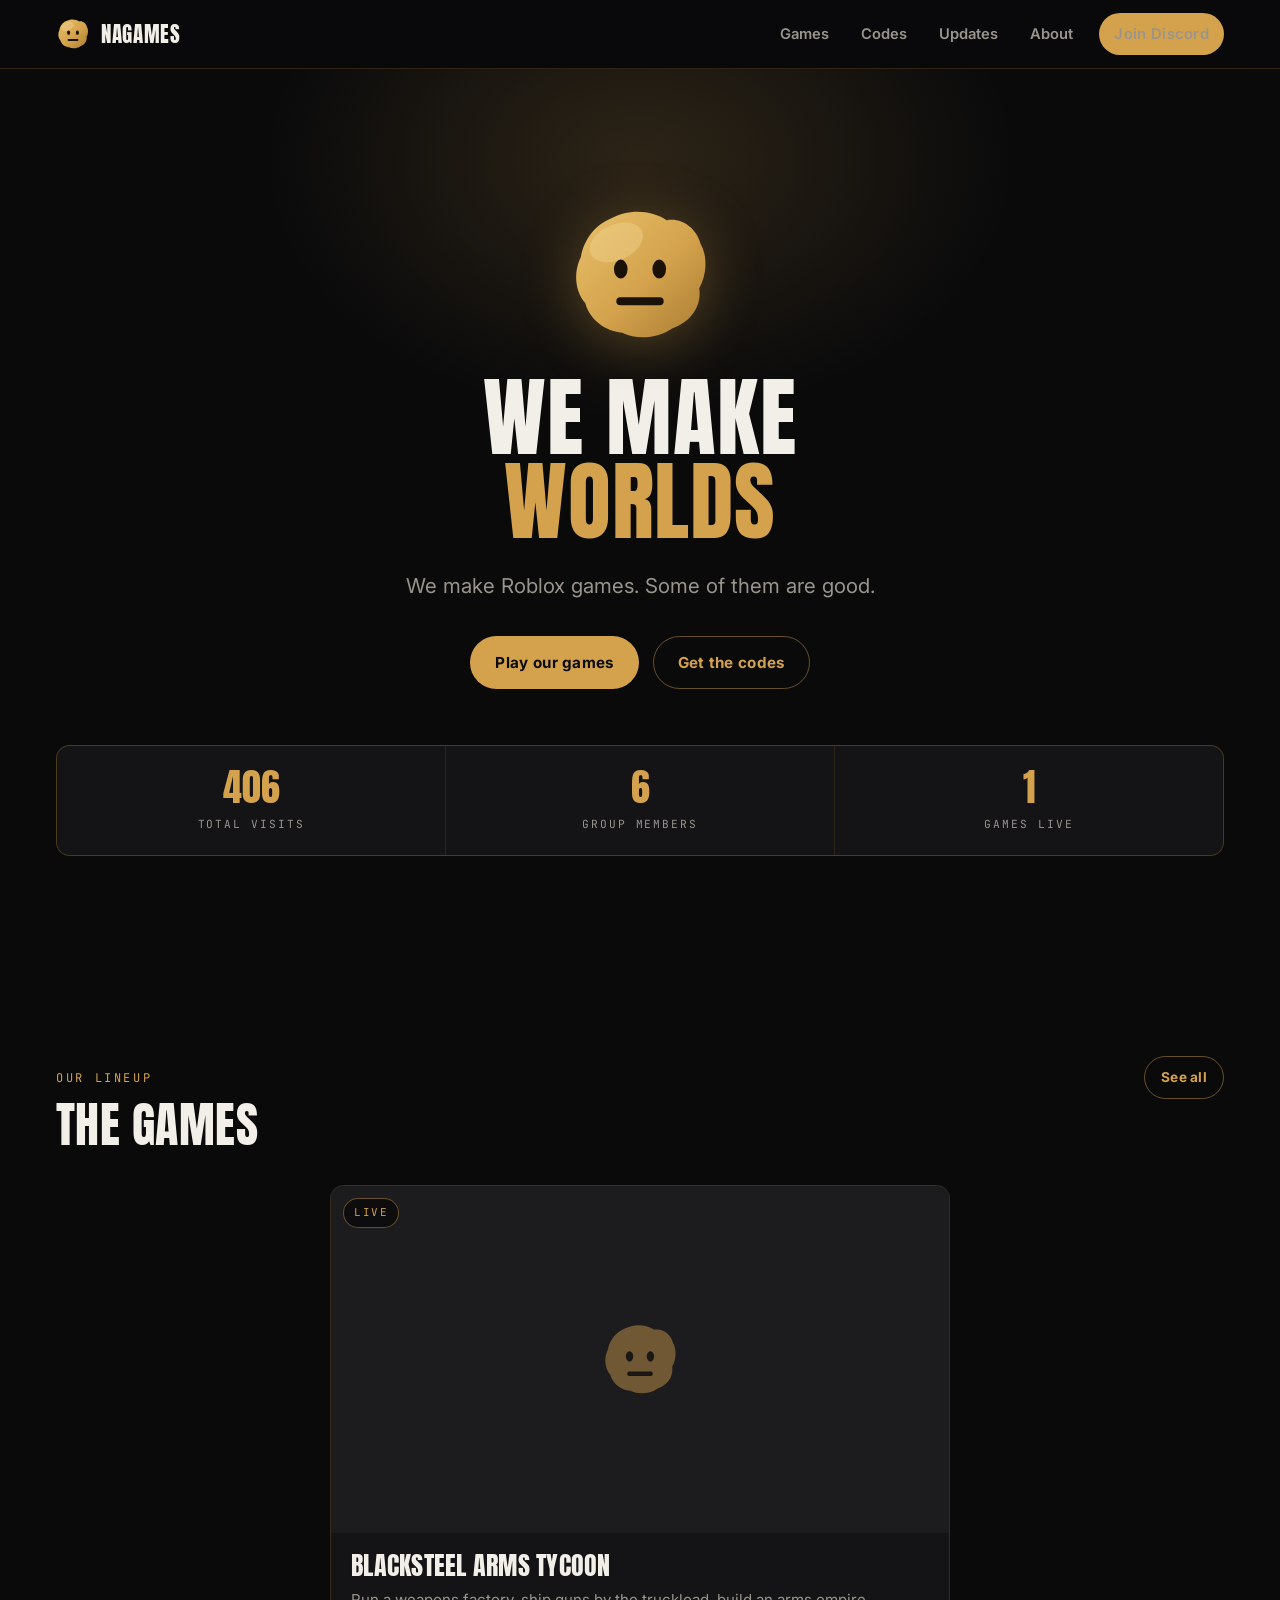
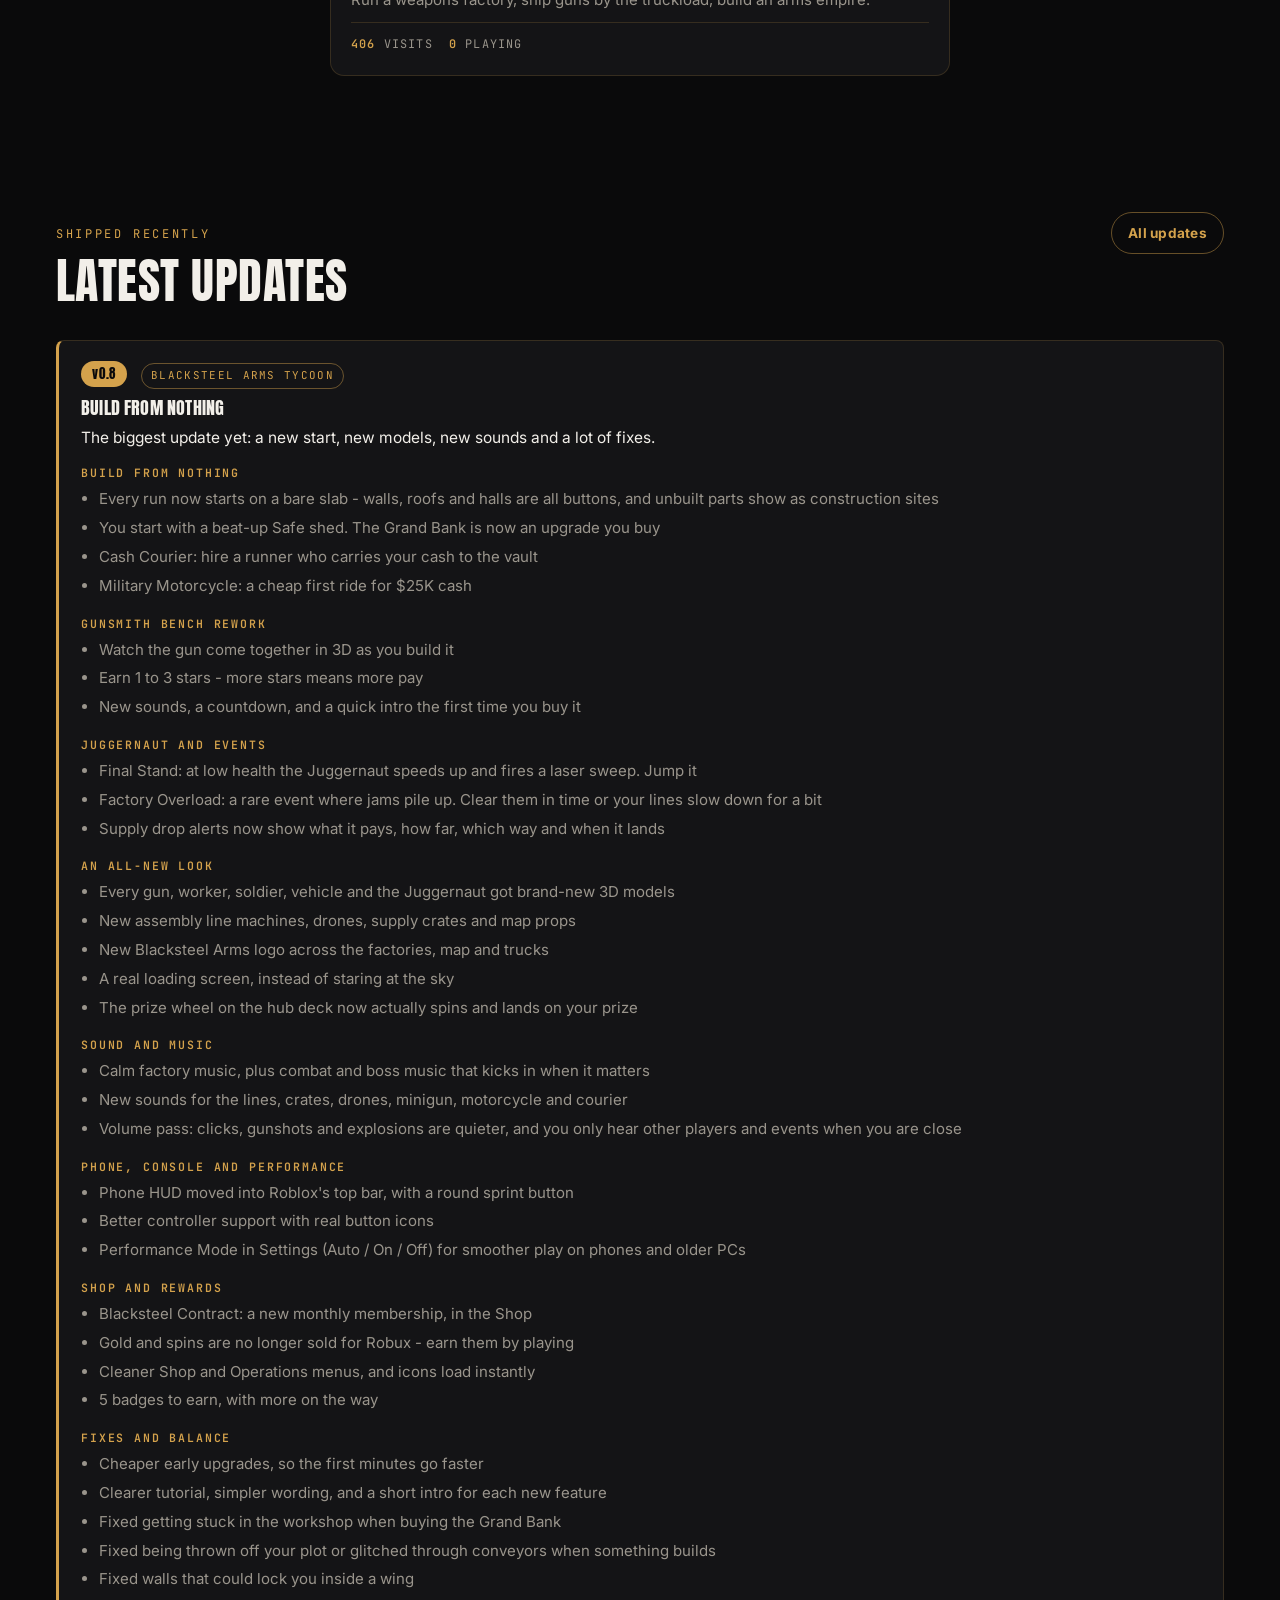
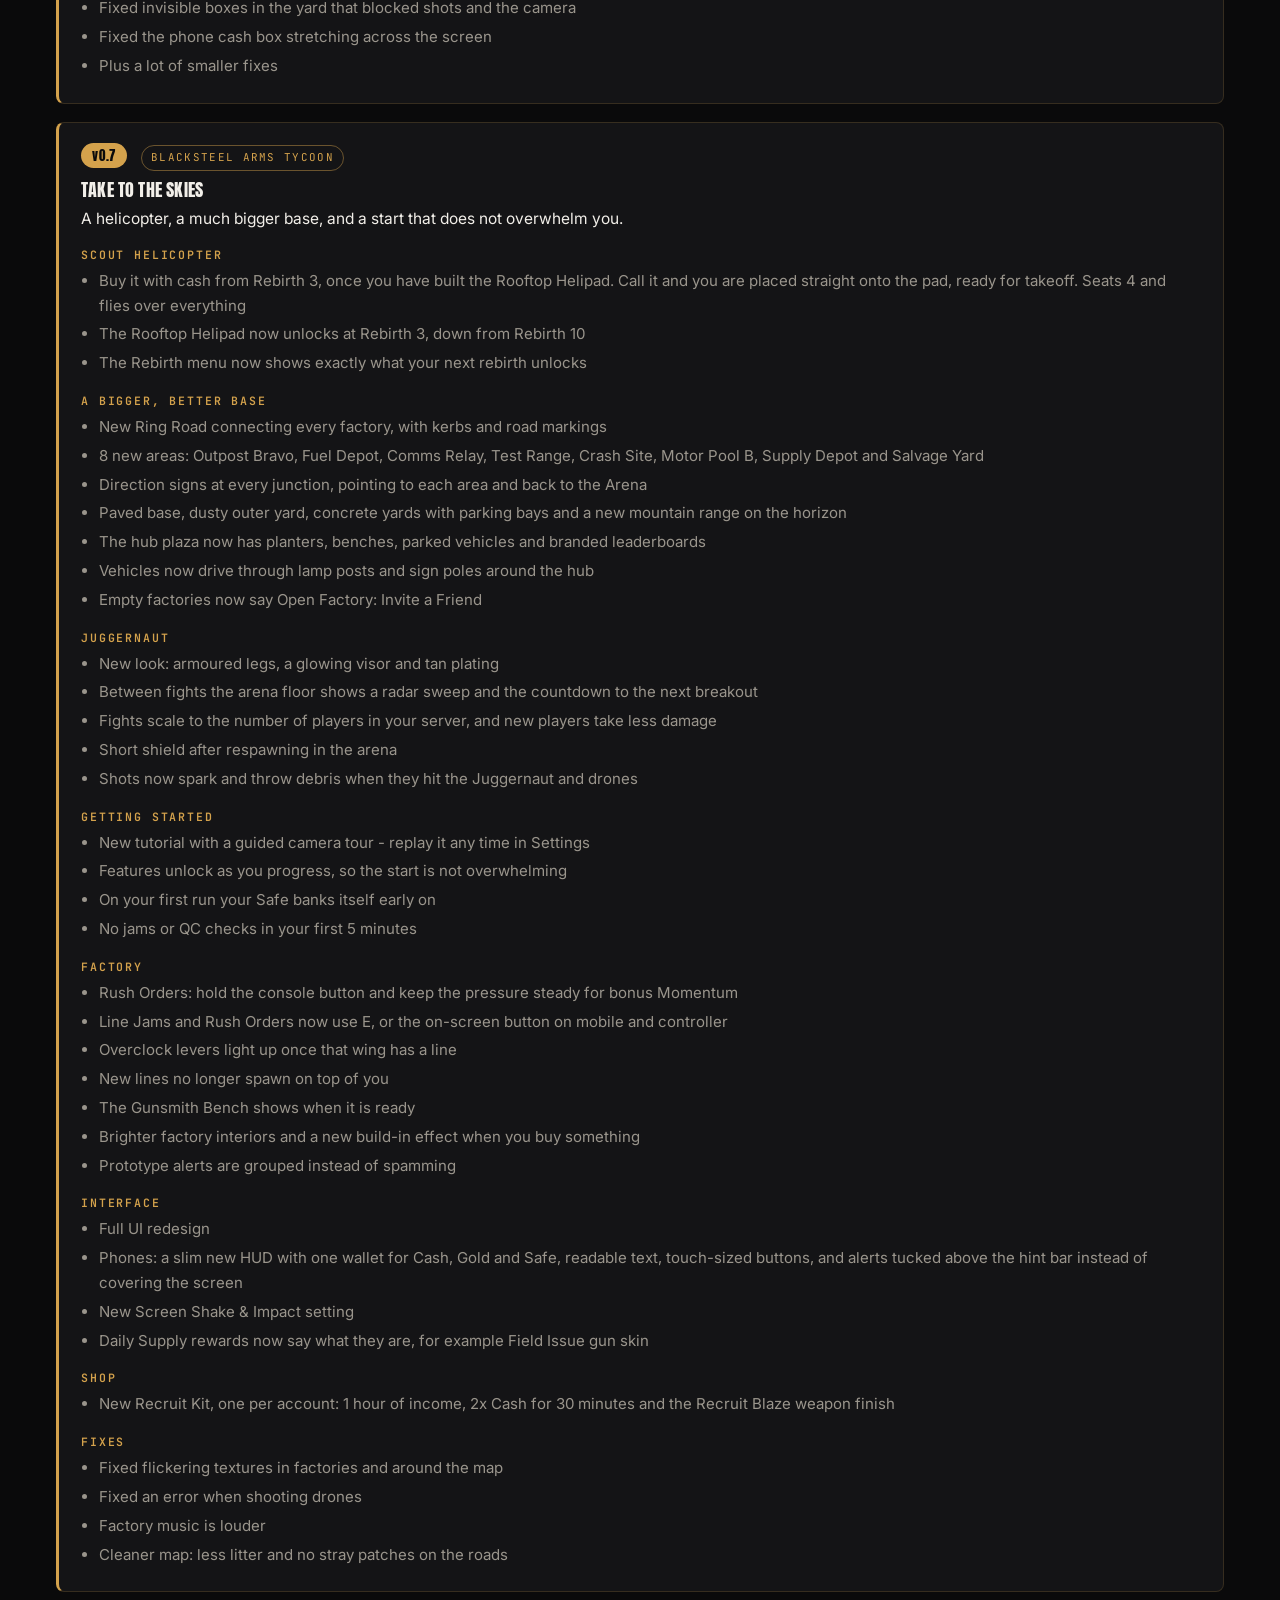
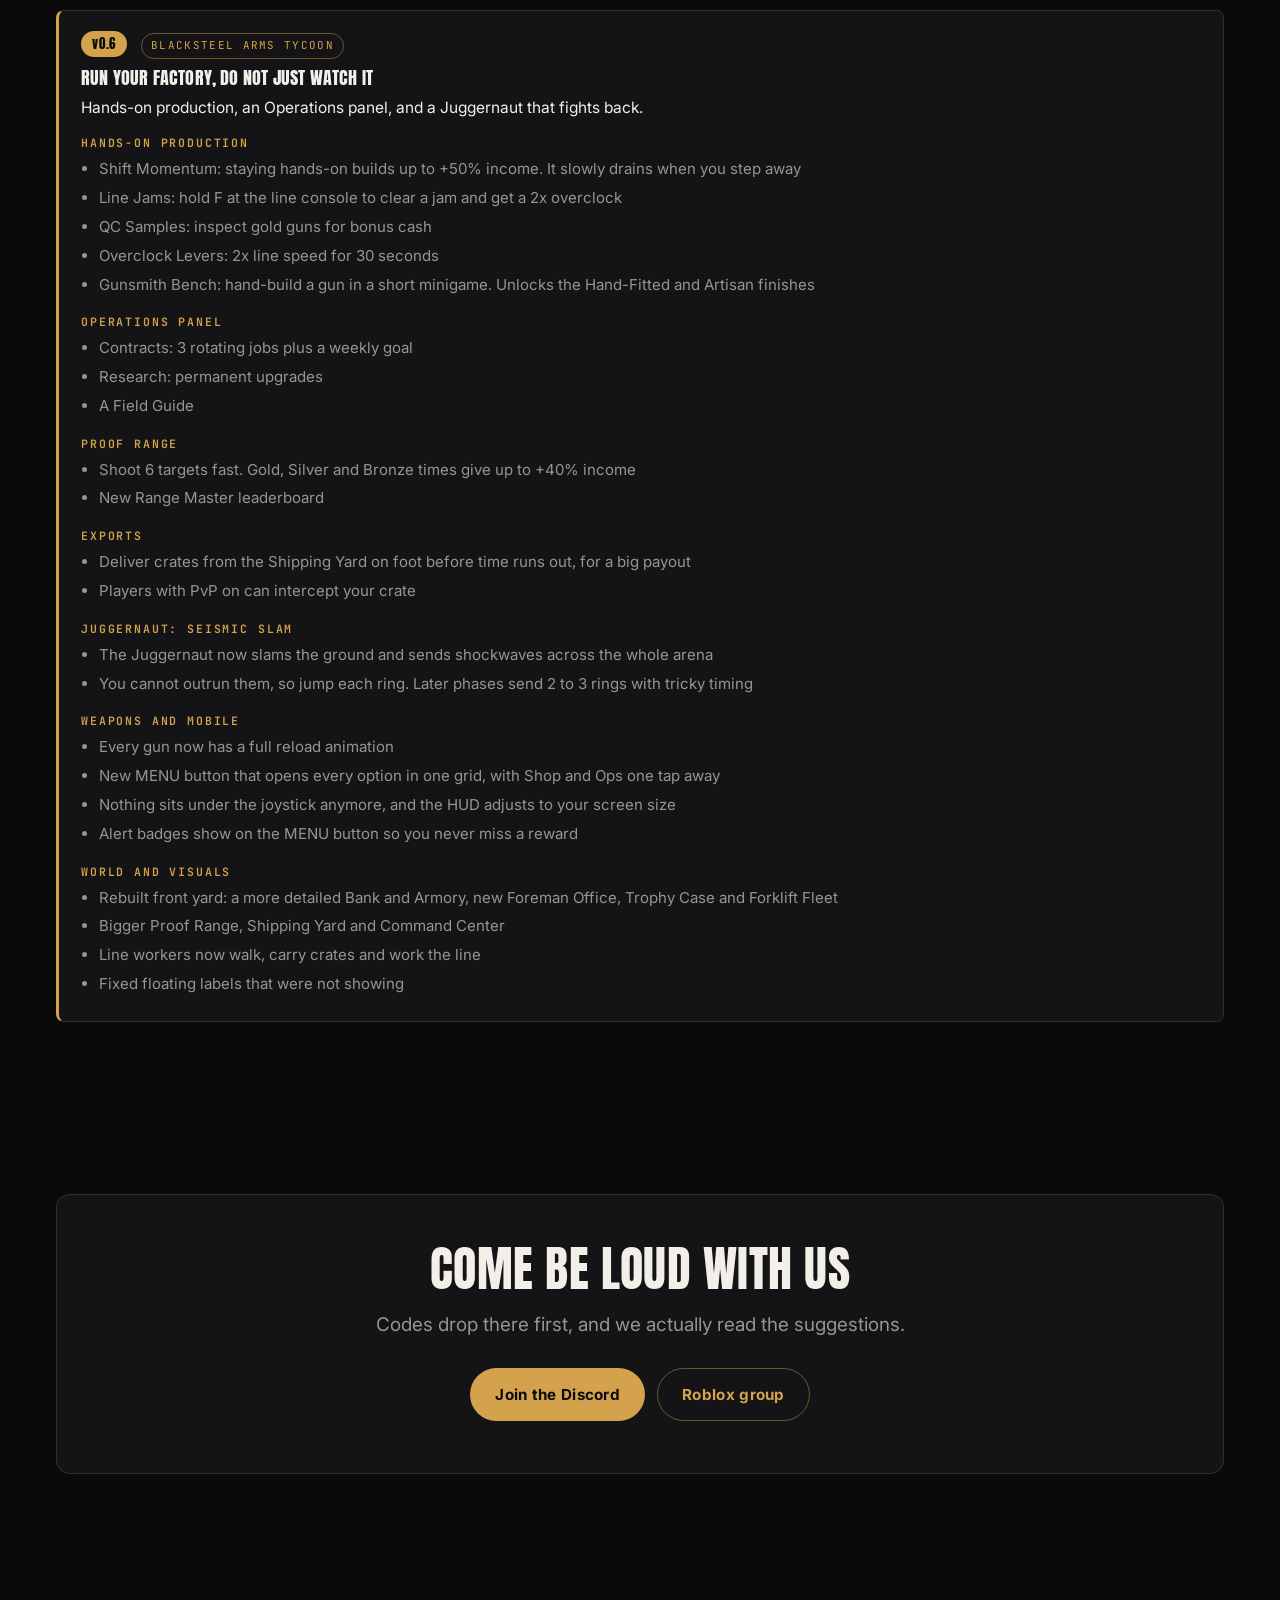
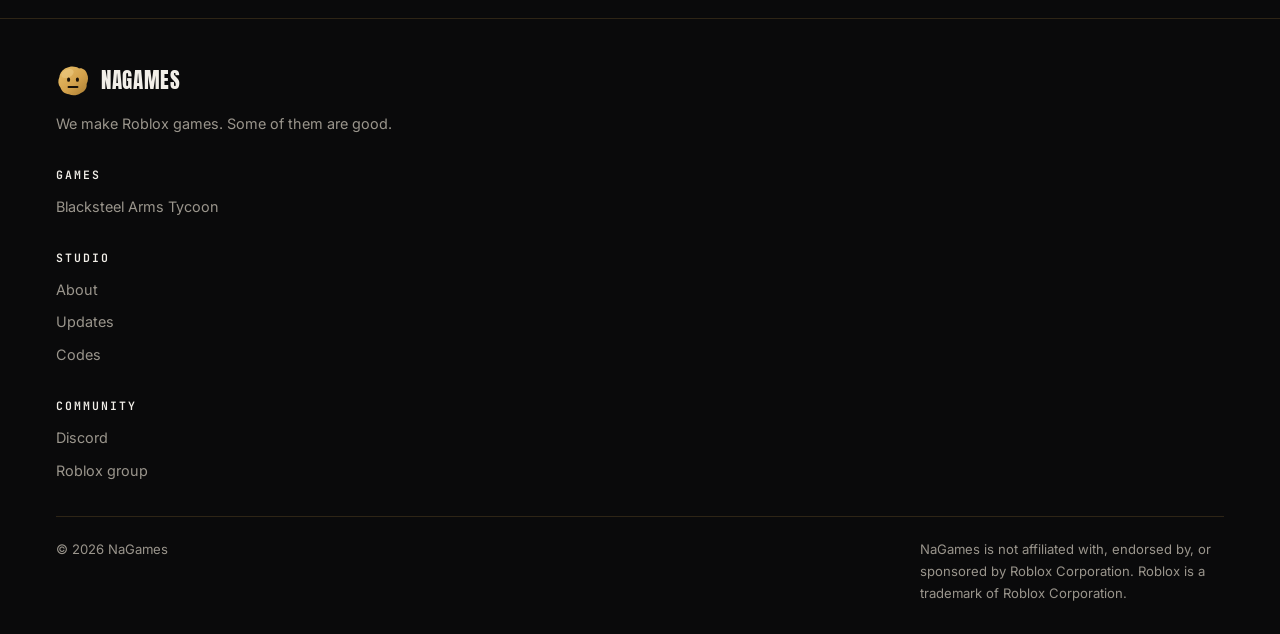
==== index.html @ 8957a437 "Created" ====
<!doctype html>
<html lang="en">
<head>
<meta charset="utf-8">
<meta name="viewport" content="width=device-width, initial-scale=1">

<title>NaGames - Roblox game studio</title>
<meta name="description" content="NaGames is a Roblox game studio. Play our games, grab the latest codes, and read what we just shipped.">

<!-- TODO: once you have a domain, change these to absolute https:// URLs.
     Discord and X need the full URL to show a link preview. -->
<meta property="og:type" content="website">
<meta property="og:title" content="NaGames - Roblox game studio">
<meta property="og:description" content="We make Roblox games. Some of them are good.">
<meta property="og:image" content="assets/og-image.png">
<meta name="twitter:card" content="summary_large_image">

<link rel="icon" href="assets/favicon.svg" type="image/svg+xml">
<link rel="preconnect" href="https://fonts.googleapis.com">
<link rel="preconnect" href="https://fonts.gstatic.com" crossorigin>
<link href="https://fonts.googleapis.com/css2?family=Anton&family=Inter:wght@400;600;700&family=JetBrains+Mono:wght@400;600&display=swap" rel="stylesheet">
<link rel="stylesheet" href="css/style.css">

<script src="data/content.js" defer></script>
<script src="js/site.js" defer></script>
<script src="js/roblox.js" defer></script>
<script src="js/render.js" defer></script>
</head>
<body>

<div id="site-header"></div>

<main id="main">

  <section class="hero">
    <div class="wrap hero__inner">
      <img class="hero__mascot" src="assets/logo.svg" alt="The NaGames mascot" width="148" height="148">
      <h1>We make<br><span class="accent">worlds</span></h1>
      <p class="hero__sub" data-render="field" data-field="studio.tagline"></p>
      <div class="hero__actions">
        <a class="btn btn--primary" href="games.html">Play our games</a>
        <a class="btn btn--ghost" href="codes.html">Get the codes</a>
      </div>
      <div data-render="stats"></div>
    </div>
  </section>

  <section class="section section--tight">
    <div class="wrap">
      <div class="section-head">
        <div>
          <p class="eyebrow">Our lineup</p>
          <h2>The games</h2>
        </div>
        <a class="btn btn--ghost btn--sm" href="games.html">See all</a>
      </div>
      <div data-render="games" data-featured="true"></div>
    </div>
  </section>

  <section class="section section--tight">
    <div class="wrap">
      <div class="section-head">
        <div>
          <p class="eyebrow">Shipped recently</p>
          <h2>Latest updates</h2>
        </div>
        <a class="btn btn--ghost btn--sm" href="updates.html">All updates</a>
      </div>
      <div data-render="updates" data-limit="3"></div>
    </div>
  </section>

  <section class="section">
    <div class="wrap">
      <div class="cta-band">
        <h2>Come be loud with us</h2>
        <p class="lede">Codes drop there first, and we actually read the suggestions.</p>
        <div data-render="social"></div>
      </div>
    </div>
  </section>

</main>

<div id="site-footer"></div>

</body>
</html>
---- css/style.css ----
/* ==========================================================================
   NaGames - dark gold arcade
   Tokens first; everything else uses them. Change the palette here only.
   ========================================================================== */

:root {
  /* palette, sampled from the studio mascot */
  --bg:           #0A0A0B;
  --bg-elev:      #141416;
  --bg-elev-2:    #1C1C1F;
  --gold:         #D4A24C;
  --gold-bright:  #E8C06A;
  --gold-dim:     #8A6A2E;
  --text:         #F2EFE9;
  --muted:        #9A958C;
  --border:       rgba(212, 162, 76, 0.18);
  --border-str:   rgba(212, 162, 76, 0.45);

  /* type */
  --font-display: "Anton", "Arial Black", "Haettenschweiler", sans-serif;
  --font-body:    "Inter", -apple-system, BlinkMacSystemFont, "Segoe UI", sans-serif;
  --font-mono:    "JetBrains Mono", ui-monospace, "Cascadia Code", Consolas, monospace;

  /* spacing + shape */
  --gutter: 16px;
  --maxw:   1200px;
  --radius: 14px;
  --radius-sm: 8px;

  --shadow:      0 10px 30px rgba(0, 0, 0, 0.5);
  --shadow-gold: 0 0 0 1px var(--border-str), 0 12px 32px rgba(212, 162, 76, 0.12);
  --ease: cubic-bezier(0.2, 0.7, 0.3, 1);
}

/* --------------------------------------------------------------- reset -- */

*, *::before, *::after { box-sizing: border-box; }

html { -webkit-text-size-adjust: 100%; scroll-behavior: smooth; }

body {
  margin: 0;
  background: var(--bg);
  color: var(--text);
  font-family: var(--font-body);
  font-size: 16px;
  line-height: 1.65;
  -webkit-font-smoothing: antialiased;
  overflow-x: hidden;
}

img, svg, video { display: block; max-width: 100%; }
img { height: auto; }

h1, h2, h3, h4 {
  font-family: var(--font-display);
  font-weight: 400;
  text-transform: uppercase;
  line-height: 0.95;
  letter-spacing: 0.01em;
  margin: 0 0 0.4em;
}

h1 { font-size: clamp(2.6rem, 8vw, 5.5rem); }
h2 { font-size: clamp(1.9rem, 4.5vw, 3rem); }
h3 { font-size: clamp(1.25rem, 2.4vw, 1.6rem); }

p { margin: 0 0 1rem; }
p:last-child { margin-bottom: 0; }

a { color: var(--gold); text-decoration: none; transition: color 0.18s var(--ease); }
a:hover { color: var(--gold-bright); }

ul { margin: 0; padding-left: 1.2em; }

:focus-visible {
  outline: 2px solid var(--gold-bright);
  outline-offset: 3px;
  border-radius: 4px;
}

.visually-hidden {
  position: absolute; width: 1px; height: 1px;
  padding: 0; margin: -1px; overflow: hidden;
  clip: rect(0 0 0 0); white-space: nowrap; border: 0;
}

.skip-link {
  position: absolute; top: -100px; left: var(--gutter); z-index: 200;
  background: var(--gold); color: #0A0A0B; padding: 10px 16px;
  border-radius: var(--radius-sm); font-weight: 700;
}
.skip-link:focus { top: 12px; color: #0A0A0B; }

/* -------------------------------------------------------------- layout -- */

.wrap {
  width: 100%;
  max-width: var(--maxw);
  margin-inline: auto;
  padding-inline: var(--gutter);
}

.section { padding-block: clamp(56px, 9vw, 104px); }
.section--tight { padding-block: clamp(40px, 6vw, 68px); }

.section-head {
  display: flex;
  align-items: baseline;
  justify-content: space-between;
  gap: 20px;
  flex-wrap: wrap;
  margin-bottom: 36px;
}
.section-head h2 { margin: 0; }

.eyebrow {
  font-family: var(--font-mono);
  font-size: 0.75rem;
  letter-spacing: 0.22em;
  text-transform: uppercase;
  color: var(--gold);
  margin: 0 0 14px;
}

.lede { font-size: clamp(1rem, 1.8vw, 1.18rem); color: var(--muted); max-width: 62ch; }

.rule { height: 1px; background: var(--border); border: 0; margin: 0; }

/* ------------------------------------------------------------- buttons -- */

.btn {
  display: inline-flex;
  align-items: center;
  gap: 10px;
  padding: 13px 24px;
  border-radius: 999px;
  border: 1px solid transparent;
  font-weight: 700;
  font-size: 0.95rem;
  letter-spacing: 0.02em;
  cursor: pointer;
  transition: transform 0.18s var(--ease), background 0.18s var(--ease),
              border-color 0.18s var(--ease), color 0.18s var(--ease);
  white-space: nowrap;
}
.btn:hover { transform: translateY(-2px); }
.btn:active { transform: translateY(0); }

.btn--primary { background: var(--gold); color: #0A0A0B; }
.btn--primary:hover { background: var(--gold-bright); color: #0A0A0B; }

.btn--ghost { border-color: var(--border-str); color: var(--gold); background: transparent; }
.btn--ghost:hover { border-color: var(--gold); background: rgba(212, 162, 76, 0.08); }

.btn--sm { padding: 9px 16px; font-size: 0.85rem; }

/* -------------------------------------------------------------- header -- */

.site-header {
  position: sticky;
  top: 0;
  z-index: 100;
  background: rgba(10, 10, 11, 0.82);
  backdrop-filter: blur(14px);
  -webkit-backdrop-filter: blur(14px);
  border-bottom: 1px solid var(--border);
}

.site-header__inner {
  display: flex;
  align-items: center;
  justify-content: space-between;
  gap: 20px;
  min-height: 68px;
}

.brand { display: flex; align-items: center; gap: 11px; color: var(--text); }
.brand:hover { color: var(--text); }
.brand img { width: 34px; height: 34px; }
.brand__name {
  font-family: var(--font-display);
  font-size: 1.32rem;
  text-transform: uppercase;
  letter-spacing: 0.03em;
}

.nav { display: flex; align-items: center; gap: 4px; }

.nav a {
  padding: 8px 14px;
  border-radius: 999px;
  color: var(--muted);
  font-size: 0.92rem;
  font-weight: 600;
  transition: color 0.18s var(--ease), background 0.18s var(--ease);
}
.nav a:hover { color: var(--text); background: rgba(255, 255, 255, 0.05); }
.nav a[aria-current="page"] { color: var(--gold); background: rgba(212, 162, 76, 0.1); }
.nav .btn { margin-left: 8px; }
.nav .btn:hover { color: #0A0A0B; }

.nav-toggle {
  display: none;
  background: none;
  border: 1px solid var(--border-str);
  border-radius: var(--radius-sm);
  color: var(--gold);
  padding: 8px 11px;
  cursor: pointer;
  font-size: 1.1rem;
  line-height: 1;
}

/* ---------------------------------------------------------------- hero -- */

.hero {
  position: relative;
  padding-block: clamp(60px, 11vw, 132px);
  overflow: hidden;
}

/* soft gold bloom behind the hero */
.hero::before {
  content: "";
  position: absolute;
  top: -180px; left: 50%;
  width: min(780px, 120vw); height: 540px;
  transform: translateX(-50%);
  background: radial-gradient(ellipse at center, rgba(212, 162, 76, 0.17), transparent 68%);
  pointer-events: none;
}

.hero__inner { position: relative; text-align: center; }

.hero__mascot {
  width: clamp(96px, 16vw, 148px);
  height: auto;
  margin: 0 auto 26px;
  filter: drop-shadow(0 8px 28px rgba(212, 162, 76, 0.32));
}

.hero h1 { margin-bottom: 0.3em; }
.hero h1 .accent { color: var(--gold); }

.hero__sub {
  font-size: clamp(1.02rem, 2vw, 1.28rem);
  color: var(--muted);
  max-width: 52ch;
  margin: 0 auto 34px;
}

.hero__actions {
  display: flex;
  gap: 14px;
  justify-content: center;
  flex-wrap: wrap;
}

/* stat strip */
.stats {
  display: grid;
  grid-template-columns: repeat(auto-fit, minmax(150px, 1fr));
  gap: 1px;
  background: var(--border);
  border: 1px solid var(--border);
  border-radius: var(--radius);
  overflow: hidden;
  margin-top: 56px;
}
.stat { background: var(--bg-elev); padding: 22px 18px; text-align: center; }
.stat__num {
  font-family: var(--font-display);
  font-size: clamp(1.7rem, 3.4vw, 2.4rem);
  color: var(--gold);
  line-height: 1;
}
.stat__label {
  font-family: var(--font-mono);
  font-size: 0.7rem;
  letter-spacing: 0.17em;
  text-transform: uppercase;
  color: var(--muted);
  margin-top: 8px;
}

/* --------------------------------------------------------- game cards -- */

.game-grid {
  display: grid;
  grid-template-columns: repeat(auto-fill, minmax(290px, 1fr));
  gap: 22px;
}
/* a 1-3 game lineup should look deliberate, not sparse */
.game-grid[data-count="1"] { grid-template-columns: minmax(0, 620px); justify-content: center; }
.game-grid[data-count="2"] { grid-template-columns: repeat(2, minmax(0, 1fr)); max-width: 880px; margin-inline: auto; }

.game-card {
  display: flex;
  flex-direction: column;
  background: var(--bg-elev);
  border: 1px solid var(--border);
  border-radius: var(--radius);
  overflow: hidden;
  color: var(--text);
  transition: transform 0.22s var(--ease), border-color 0.22s var(--ease), box-shadow 0.22s var(--ease);
}
.game-card:hover {
  transform: translateY(-5px);
  border-color: var(--border-str);
  box-shadow: var(--shadow-gold);
  color: var(--text);
}

.game-card__media {
  position: relative;
  aspect-ratio: 16 / 9;
  background: var(--bg-elev-2);
  overflow: hidden;
}
.game-card__media img {
  width: 100%; height: 100%; object-fit: cover;
  transition: transform 0.4s var(--ease);
}
.game-card:hover .game-card__media img { transform: scale(1.04); }

.badge {
  position: absolute;
  top: 12px; left: 12px;
  background: rgba(10, 10, 11, 0.82);
  backdrop-filter: blur(6px);
  border: 1px solid var(--border-str);
  color: var(--gold);
  font-family: var(--font-mono);
  font-size: 0.68rem;
  letter-spacing: 0.14em;
  text-transform: uppercase;
  padding: 5px 10px;
  border-radius: 999px;
}

.game-card__body { padding: 20px; display: flex; flex-direction: column; flex: 1; gap: 10px; }
.game-card__body h3 { margin: 0; }
.game-card__desc { color: var(--muted); font-size: 0.94rem; margin: 0; flex: 1; }

.game-card__meta {
  display: flex;
  gap: 16px;
  font-family: var(--font-mono);
  font-size: 0.74rem;
  letter-spacing: 0.1em;
  text-transform: uppercase;
  color: var(--muted);
  padding-top: 12px;
  border-top: 1px solid var(--border);
}
.game-card__meta b { color: var(--gold); font-weight: 600; }

/* -------------------------------------------------------------- codes -- */

.code-group { margin-bottom: 44px; }
.code-group__head {
  display: flex; align-items: center; justify-content: space-between;
  gap: 16px; flex-wrap: wrap; margin-bottom: 16px;
}
.code-group__head h3 { margin: 0; }

.code-list { display: grid; gap: 10px; }

.code-row {
  display: flex;
  align-items: center;
  gap: 16px;
  flex-wrap: wrap;
  background: var(--bg-elev);
  border: 1px solid var(--border);
  border-radius: var(--radius-sm);
  padding: 14px 16px;
  transition: border-color 0.18s var(--ease);
}
.code-row:hover { border-color: var(--border-str); }

.code-row__code {
  font-family: var(--font-mono);
  font-size: 1rem;
  font-weight: 700;
  color: var(--gold);
  letter-spacing: 0.06em;
  background: rgba(212, 162, 76, 0.09);
  border: 1px dashed var(--border-str);
  border-radius: 6px;
  padding: 6px 12px;
}
.code-row__reward { color: var(--muted); font-size: 0.92rem; flex: 1; min-width: 160px; }

.code-row--expired { opacity: 0.55; }
.code-row--expired .code-row__code { color: var(--muted); text-decoration: line-through; background: none; }

.copy-btn { border: 1px solid var(--border-str); background: transparent; color: var(--gold); }
.copy-btn.is-copied { background: var(--gold); color: #0A0A0B; border-color: var(--gold); }

details.expired-wrap { margin-top: 10px; }
details.expired-wrap summary {
  cursor: pointer; color: var(--muted); font-size: 0.9rem;
  padding: 10px 0; list-style: none;
}
details.expired-wrap summary::-webkit-details-marker { display: none; }
details.expired-wrap summary::before { content: "\25B8  "; color: var(--gold); }
details.expired-wrap[open] summary::before { content: "\25BE  "; }

/* ------------------------------------------------------------ updates -- */

.update-list { display: grid; gap: 18px; }

.update {
  background: var(--bg-elev);
  border: 1px solid var(--border);
  border-left: 3px solid var(--gold);
  border-radius: var(--radius-sm);
  padding: 20px 22px;
}
.update__top {
  display: flex; align-items: baseline; gap: 14px;
  flex-wrap: wrap; margin-bottom: 10px;
}
.update__date {
  font-family: var(--font-mono); font-size: 0.74rem;
  letter-spacing: 0.12em; text-transform: uppercase; color: var(--muted);
}
.update__game {
  font-family: var(--font-mono); font-size: 0.68rem;
  letter-spacing: 0.12em; text-transform: uppercase;
  color: var(--gold); border: 1px solid var(--border-str);
  border-radius: 999px; padding: 3px 9px;
}
.update__version {
  font-family: var(--font-display); font-size: 0.82rem;
  letter-spacing: 0.06em; color: #0A0A0B; background: var(--gold);
  border-radius: 999px; padding: 2px 11px;
}
.update h3 { margin: 0 0 8px; font-size: 1.15rem; }
.update__summary { color: var(--text); font-size: 0.97rem; margin: 0 0 18px; }
.update ul { color: var(--muted); font-size: 0.94rem; }
.update li { margin-bottom: 4px; }

.update__section + .update__section { margin-top: 20px; }
.update__section h4 {
  font-family: var(--font-mono); font-weight: 600; font-size: 0.72rem;
  letter-spacing: 0.16em; text-transform: uppercase;
  color: var(--gold); margin: 0 0 8px;
}

/* how to redeem, above the code list */
.redeem {
  font-family: var(--font-mono); font-size: 0.78rem;
  letter-spacing: 0.06em; color: var(--muted);
  margin: 0 0 14px;
}
.redeem b { color: var(--gold); font-weight: 600; }

.filter-bar { display: flex; gap: 8px; flex-wrap: wrap; margin-bottom: 26px; }
.filter-bar button {
  background: transparent; border: 1px solid var(--border);
  color: var(--muted); border-radius: 999px; padding: 7px 15px;
  font-size: 0.86rem; font-weight: 600; cursor: pointer;
  transition: all 0.18s var(--ease);
}
.filter-bar button:hover { color: var(--text); border-color: var(--border-str); }
.filter-bar button.is-active { background: var(--gold); border-color: var(--gold); color: #0A0A0B; }

/* -------------------------------------------------- About page story -- */

.story { display: grid; gap: 34px; max-width: 70ch; margin: 34px 0 48px; }

.story__part {
  border-left: 2px solid var(--border);
  padding-left: 24px;
}
.story__part:first-child { border-left-color: var(--gold); }

.story__byline { display: flex; align-items: center; gap: 12px; margin-bottom: 16px; }

.story__avatar {
  width: 44px; height: 44px; border-radius: 50%;
  object-fit: cover; flex-shrink: 0;
  background: var(--bg-elev-2); border: 1px solid var(--border-str);
}
.story__name { font-weight: 700; margin: 0; font-size: 0.98rem; }
.story__role {
  font-family: var(--font-mono); font-size: 0.68rem;
  letter-spacing: 0.14em; text-transform: uppercase;
  color: var(--gold); margin: 2px 0 0;
}

.story__text p {
  color: var(--muted);
  font-size: clamp(1rem, 1.6vw, 1.1rem);
  margin: 0 0 1em;
}
.story__text p:last-child { margin-bottom: 0; }

@media (max-width: 620px) {
  .story__part { padding-left: 16px; }
}

/* --------------------------------------------------------------- team -- */

.team-grid {
  display: grid;
  grid-template-columns: repeat(auto-fill, minmax(200px, 1fr));
  gap: 18px;
}
.member {
  background: var(--bg-elev);
  border: 1px solid var(--border);
  border-radius: var(--radius);
  padding: 22px;
  text-align: center;
  transition: border-color 0.2s var(--ease), transform 0.2s var(--ease);
}
.member:hover { border-color: var(--border-str); transform: translateY(-3px); }
.member__avatar {
  width: 68px; height: 68px; border-radius: 50%;
  margin: 0 auto 14px; object-fit: cover;
  background: var(--bg-elev-2); border: 1px solid var(--border-str);
}
.member__name { font-weight: 700; margin: 0 0 3px; }
.member__role {
  font-family: var(--font-mono); font-size: 0.72rem;
  letter-spacing: 0.12em; text-transform: uppercase; color: var(--gold); margin: 0;
}
.member__handle {
  font-size: 0.8rem; color: var(--muted); margin: 10px 0 0;
  padding-top: 10px; border-top: 1px solid var(--border);
}

/* feature list in the game page sidebar */
.feature-list {
  list-style: none; padding: 0; margin: 0;
  display: grid; gap: 10px;
  font-size: 0.92rem; color: var(--muted);
}
.feature-list li { display: flex; gap: 10px; line-height: 1.45; }
.feature-list li::before {
  content: "\25B8"; color: var(--gold); flex-shrink: 0; line-height: 1.45;
}

/* ----------------------------------------------------- game detail page -- */

.game-hero {
  position: relative;
  border-bottom: 1px solid var(--border);
  background: var(--bg-elev);
  overflow: hidden;
}
.game-hero__art {
  position: absolute; inset: 0;
  background-size: cover; background-position: center;
  opacity: 0.2;
}
.game-hero::after {
  content: ""; position: absolute; inset: 0;
  background: linear-gradient(to bottom, rgba(10, 10, 11, 0.45), var(--bg));
}
.game-hero__inner { position: relative; z-index: 1; padding-block: clamp(48px, 8vw, 90px); }

.detail-grid {
  display: grid;
  grid-template-columns: minmax(0, 2fr) minmax(0, 1fr);
  gap: 44px;
  align-items: start;
}

.panel {
  background: var(--bg-elev);
  border: 1px solid var(--border);
  border-radius: var(--radius);
  padding: 24px;
}
.panel h3 { font-size: 1.1rem; margin-bottom: 14px; }
.panel + .panel { margin-top: 18px; }

.kv { display: grid; gap: 12px; }
.kv__row { display: flex; justify-content: space-between; gap: 14px; font-size: 0.92rem; }
.kv__key {
  font-family: var(--font-mono); font-size: 0.72rem;
  letter-spacing: 0.12em; text-transform: uppercase; color: var(--muted);
}
.kv__val { color: var(--gold); font-weight: 600; }

/* ----------------------------------------------------------- community -- */

.cta-band {
  background: var(--bg-elev);
  border: 1px solid var(--border);
  border-radius: var(--radius);
  padding: clamp(32px, 5vw, 52px);
  text-align: center;
}
.cta-band h2 { margin-bottom: 0.35em; }
.cta-band .lede { margin: 0 auto 28px; }

.social-row { display: flex; gap: 12px; justify-content: center; flex-wrap: wrap; }

/* -------------------------------------------------------------- footer -- */

.site-footer {
  border-top: 1px solid var(--border);
  padding-block: 44px 30px;
  margin-top: 40px;
  color: var(--muted);
  font-size: 0.9rem;
}
.site-footer__cols {
  display: grid;
  grid-template-columns: 1.6fr repeat(auto-fit, minmax(130px, 1fr));
  gap: 34px;
  margin-bottom: 34px;
}
.site-footer h4 {
  font-family: var(--font-mono); font-weight: 600; font-size: 0.72rem;
  letter-spacing: 0.17em; color: var(--text); margin: 0 0 14px;
}
.site-footer ul { list-style: none; padding: 0; display: grid; gap: 9px; }
.site-footer ul a { color: var(--muted); }
.site-footer ul a:hover { color: var(--gold); }
.site-footer__bottom {
  display: flex; justify-content: space-between; gap: 16px;
  flex-wrap: wrap; padding-top: 22px; border-top: 1px solid var(--border);
  font-size: 0.82rem;
}
.site-footer__note { max-width: 38ch; }

/* --------------------------------------------------------- 404 / empty -- */

.center-page {
  min-height: 62vh;
  display: grid;
  place-content: center;
  text-align: center;
  padding-block: 70px;
}
.center-page img { width: 112px; margin: 0 auto 26px; opacity: 0.9; }

.empty {
  border: 1px dashed var(--border-str);
  border-radius: var(--radius);
  padding: 44px 24px;
  text-align: center;
  color: var(--muted);
}

/* TODO markers - makes unfilled placeholder content impossible to miss */
.todo {
  background: rgba(212, 162, 76, 0.12);
  border: 1px dashed var(--gold);
  color: var(--gold-bright);
  border-radius: 4px;
  padding: 0 6px;
  font-family: var(--font-mono);
  font-size: 0.85em;
}

/* ---------------------------------------------------------- responsive -- */

@media (max-width: 860px) {
  .detail-grid { grid-template-columns: minmax(0, 1fr); gap: 26px; }
}

/* auto-fit leaves a half-empty final row on narrow screens, and the gap
   colour shows through it as a stray block. Stack instead. */
@media (max-width: 620px) {
  .stats { grid-template-columns: minmax(0, 1fr); }
}

@media (max-width: 768px) {
  .nav-toggle { display: block; }

  .nav {
    position: absolute;
    top: 100%; left: 0; right: 0;
    flex-direction: column;
    align-items: stretch;
    gap: 2px;
    background: rgba(10, 10, 11, 0.97);
    backdrop-filter: blur(14px);
    border-bottom: 1px solid var(--border);
    padding: 12px var(--gutter) 20px;
    display: none;
  }
  .nav.is-open { display: flex; }
  .nav a { padding: 12px 14px; }
  .nav .btn { margin: 8px 0 0; justify-content: center; }

  .game-grid,
  .game-grid[data-count="1"],
  .game-grid[data-count="2"] { grid-template-columns: minmax(0, 1fr); }

  .site-footer__cols { grid-template-columns: minmax(0, 1fr); gap: 26px; }
}

@media (prefers-reduced-motion: reduce) {
  html { scroll-behavior: auto; }
  *, *::before, *::after {
    animation-duration: 0.01ms !important;
    transition-duration: 0.01ms !important;
  }
}
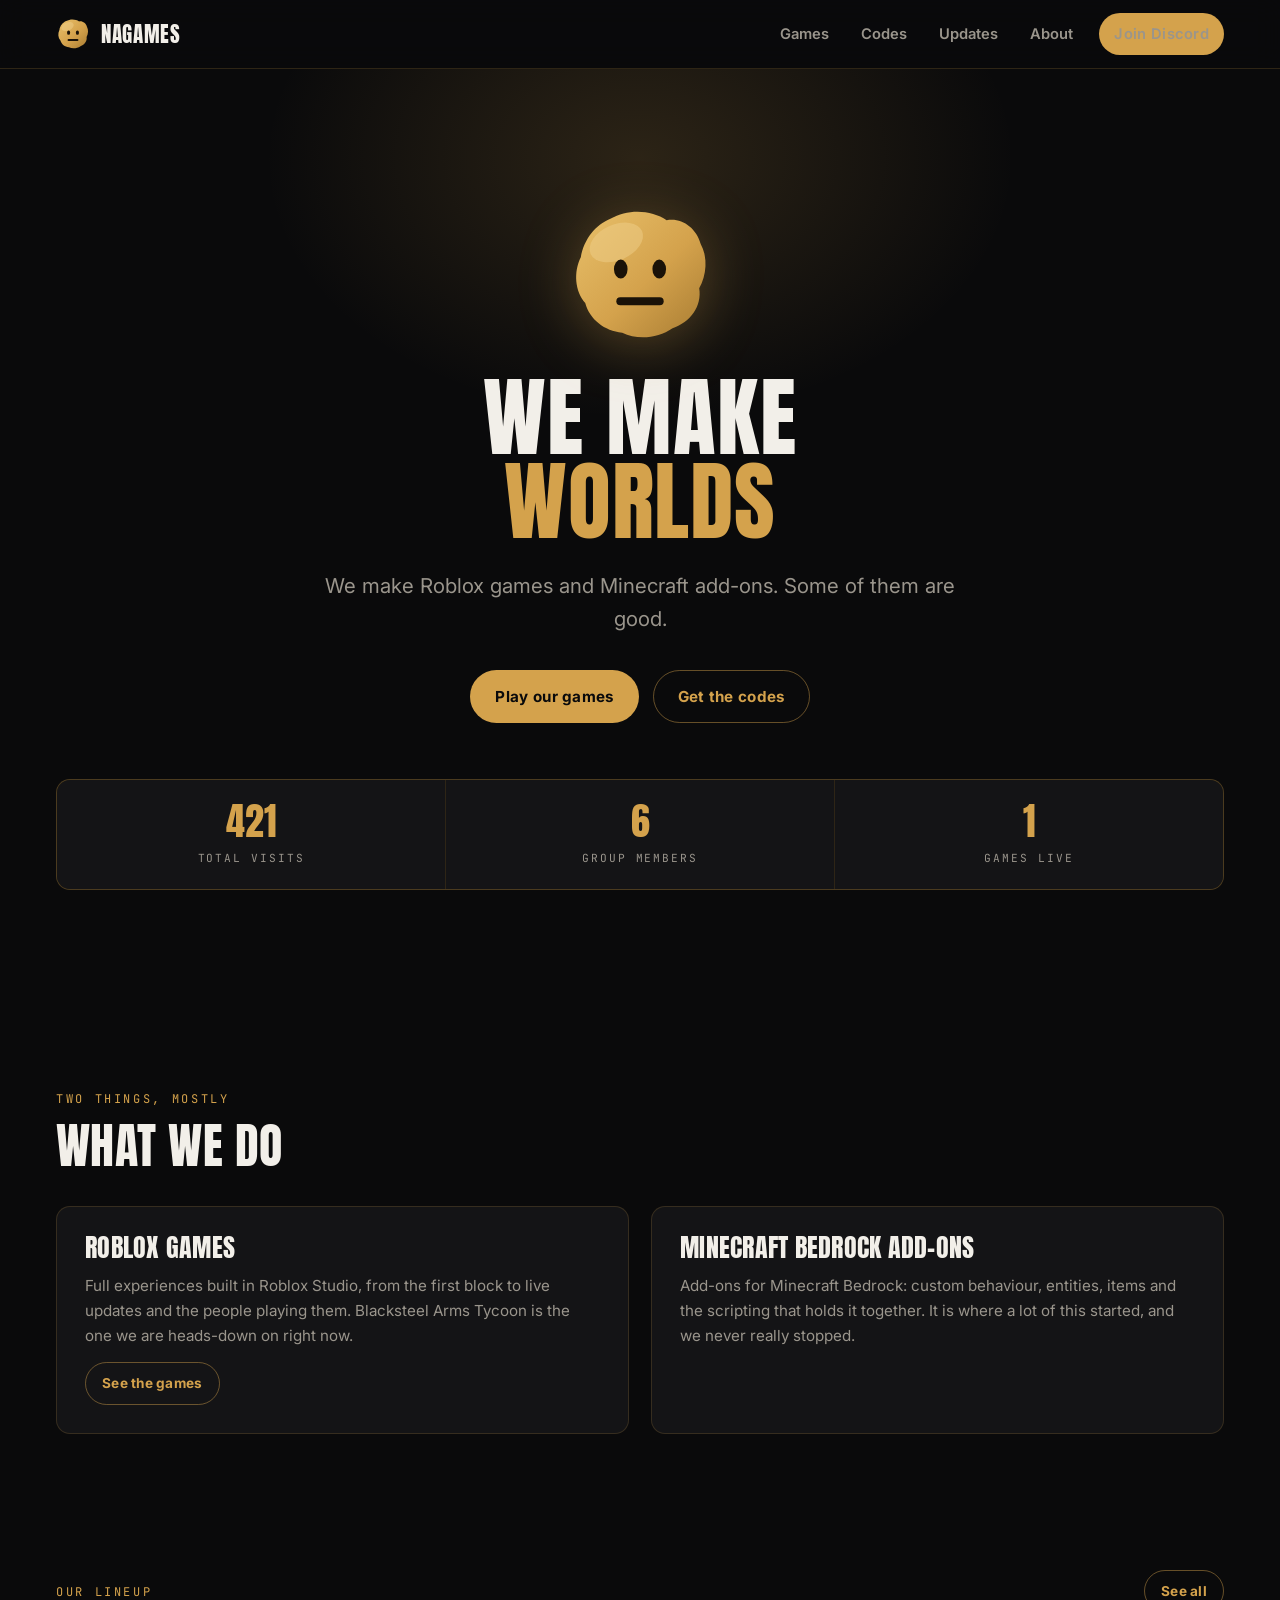
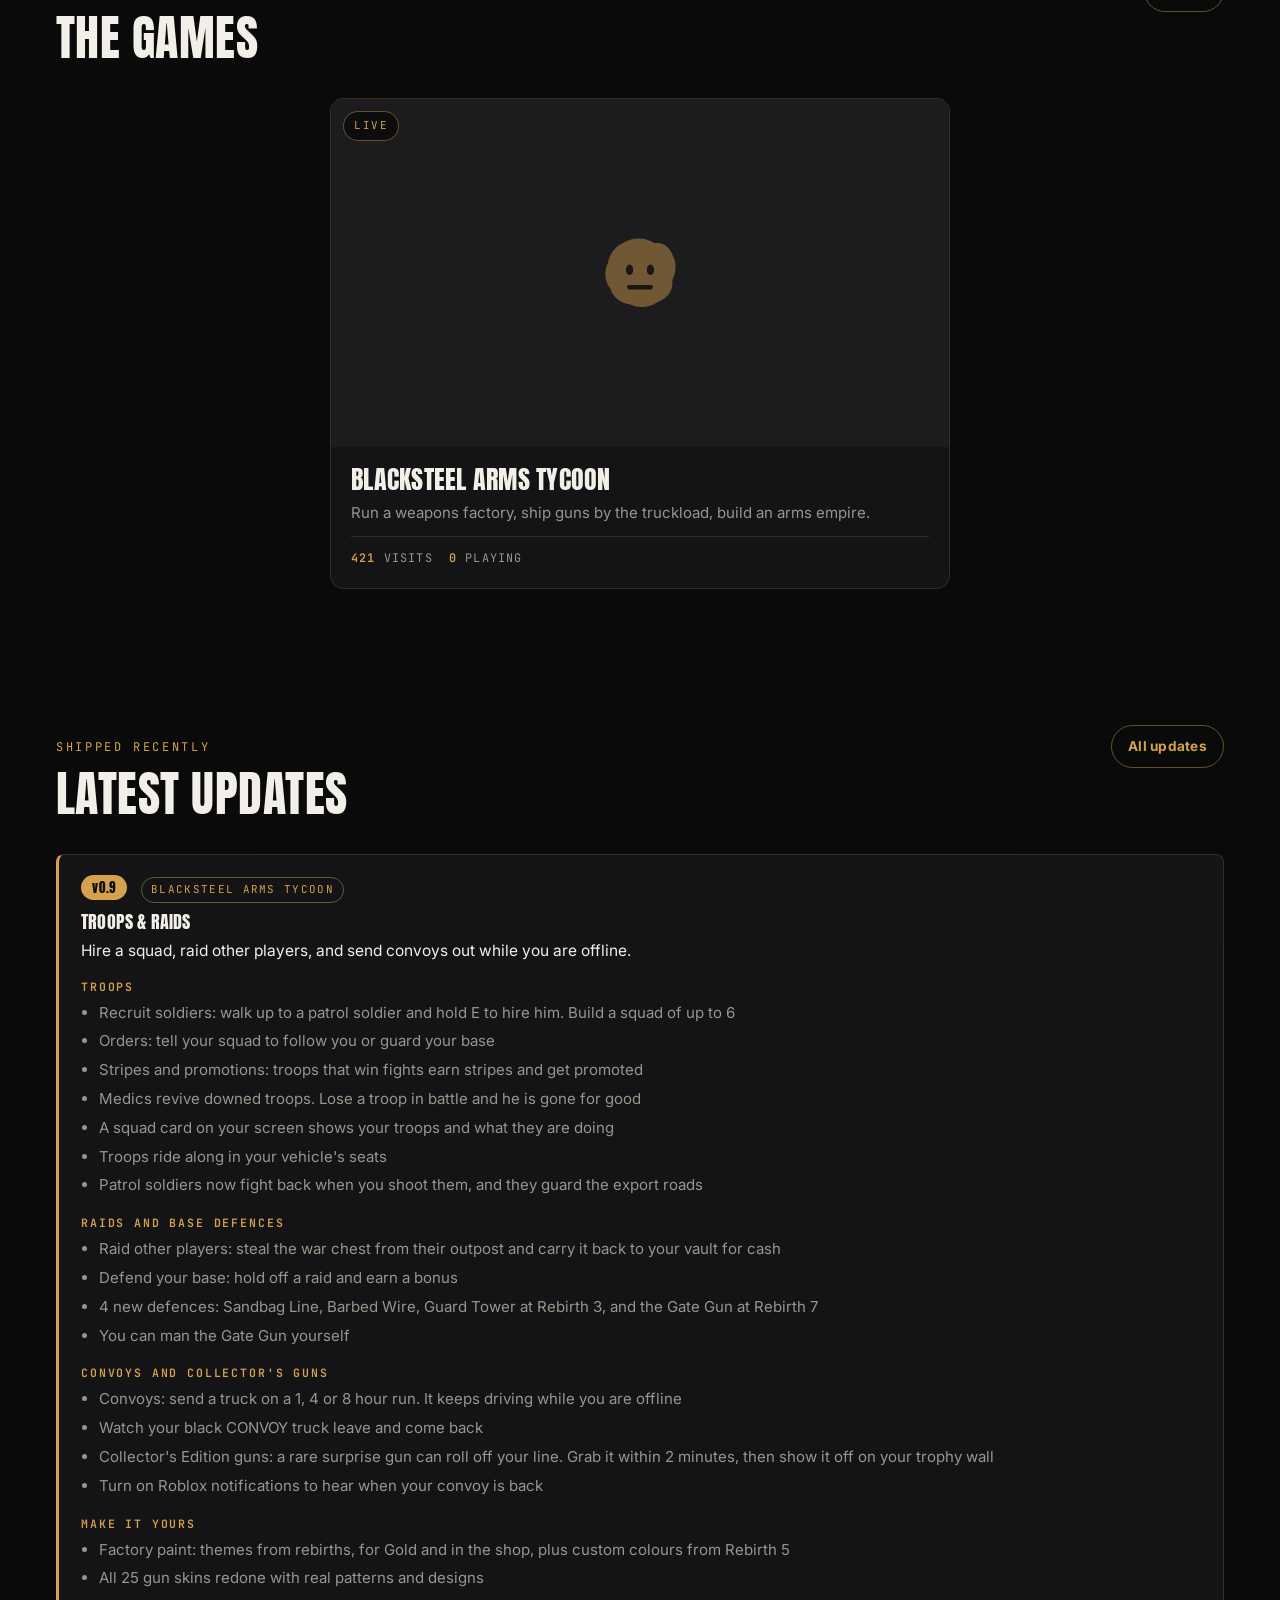
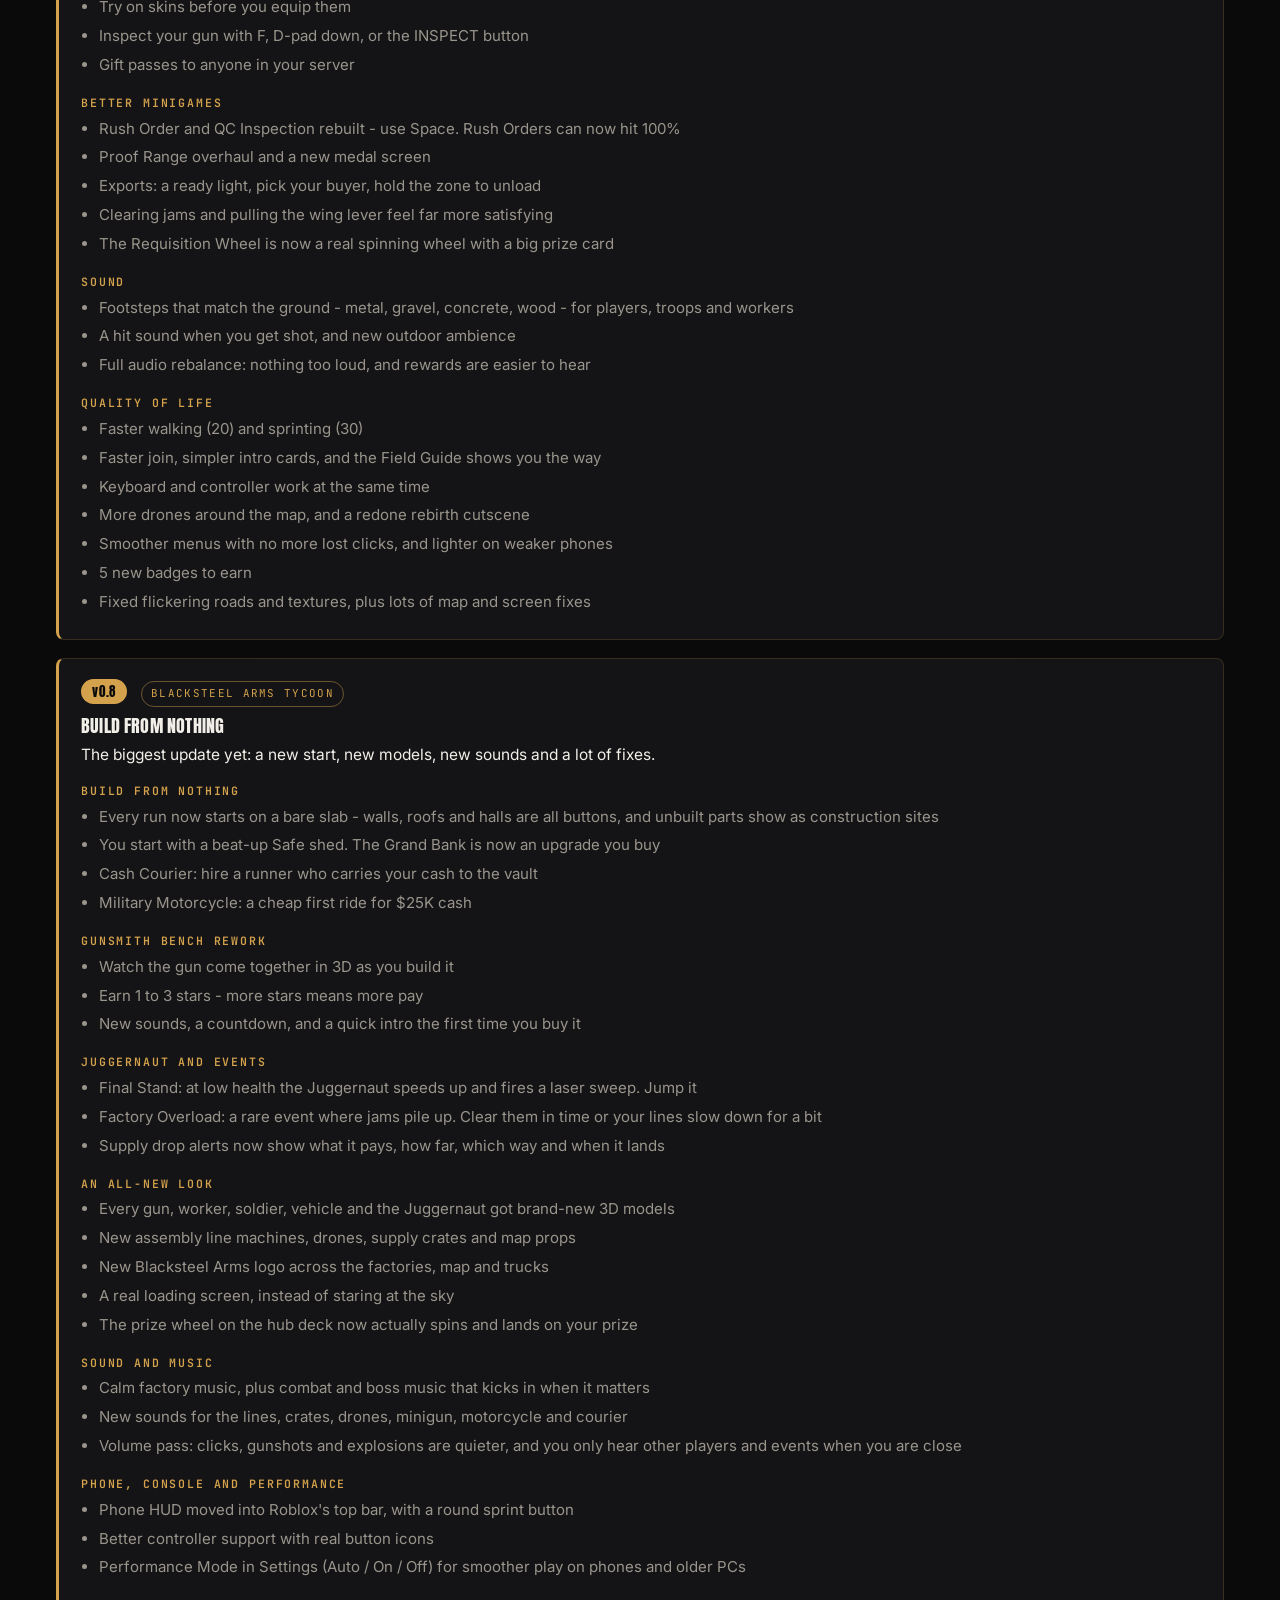
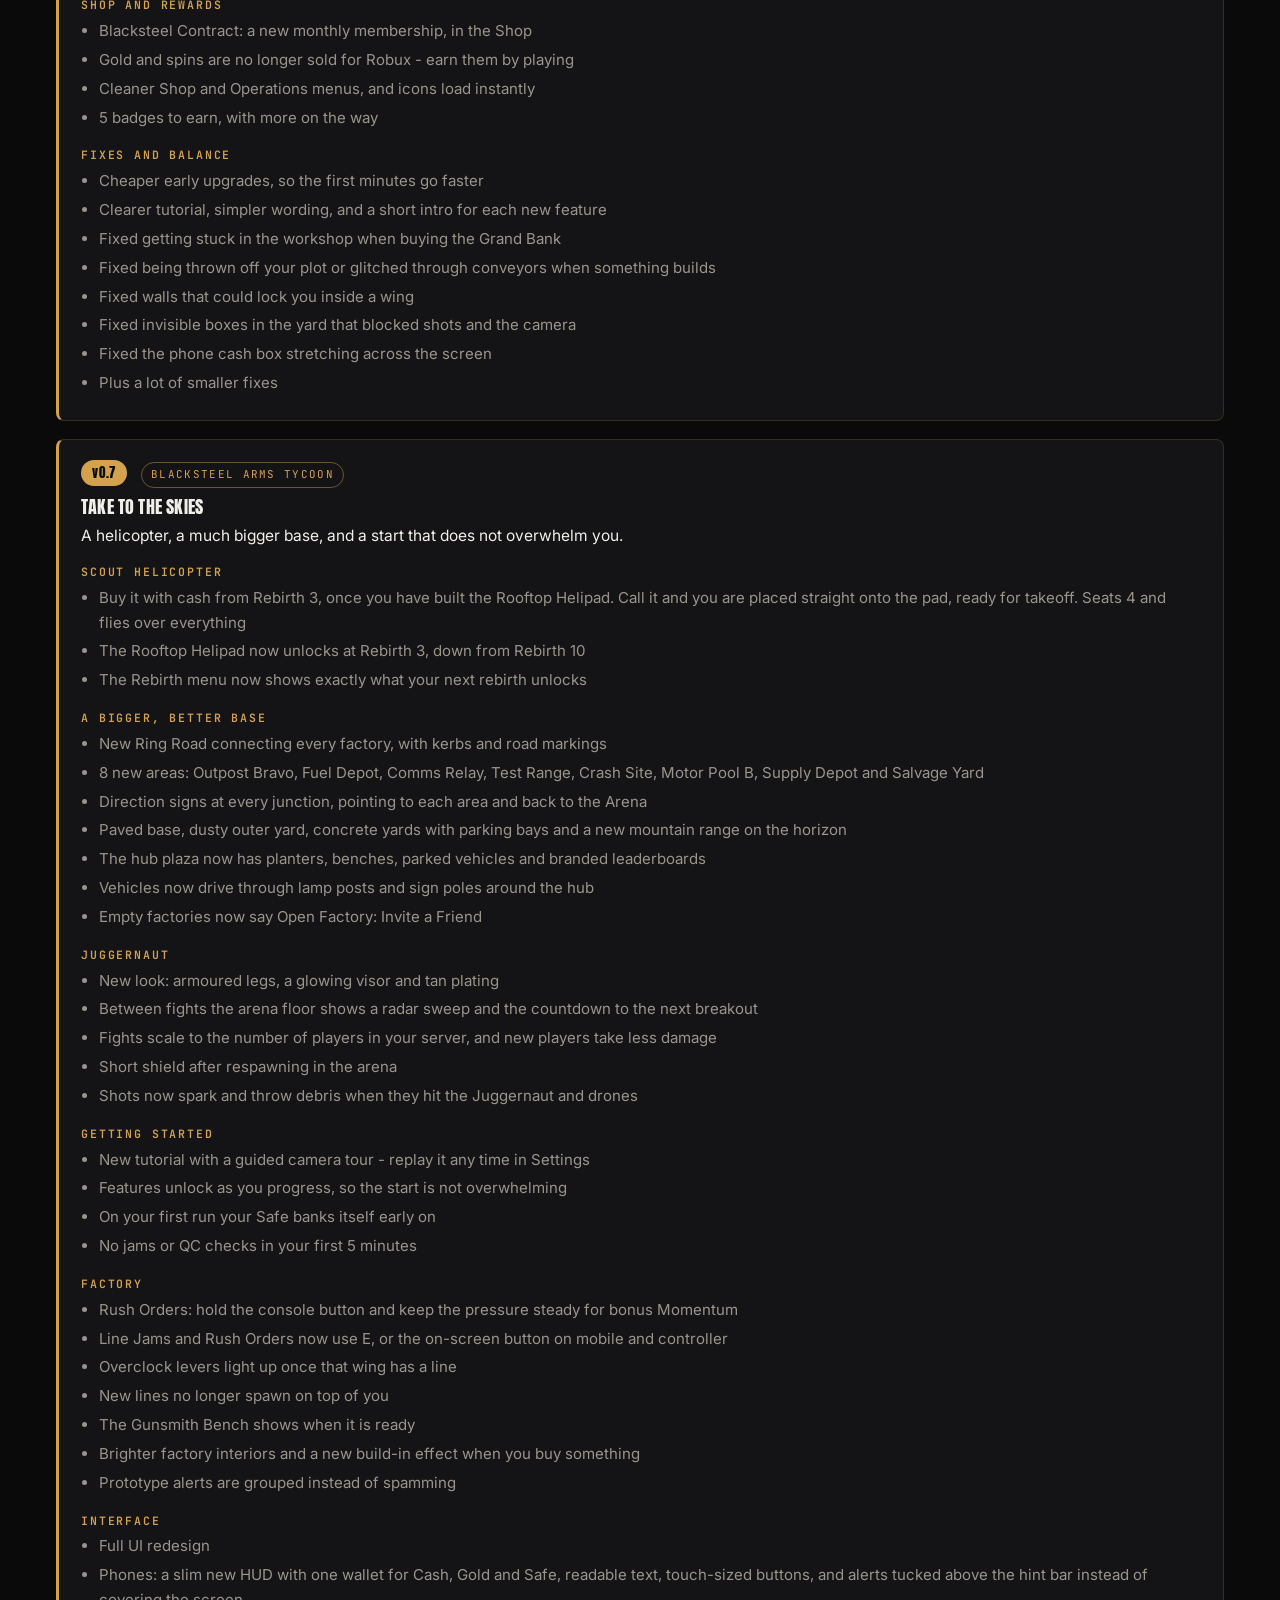
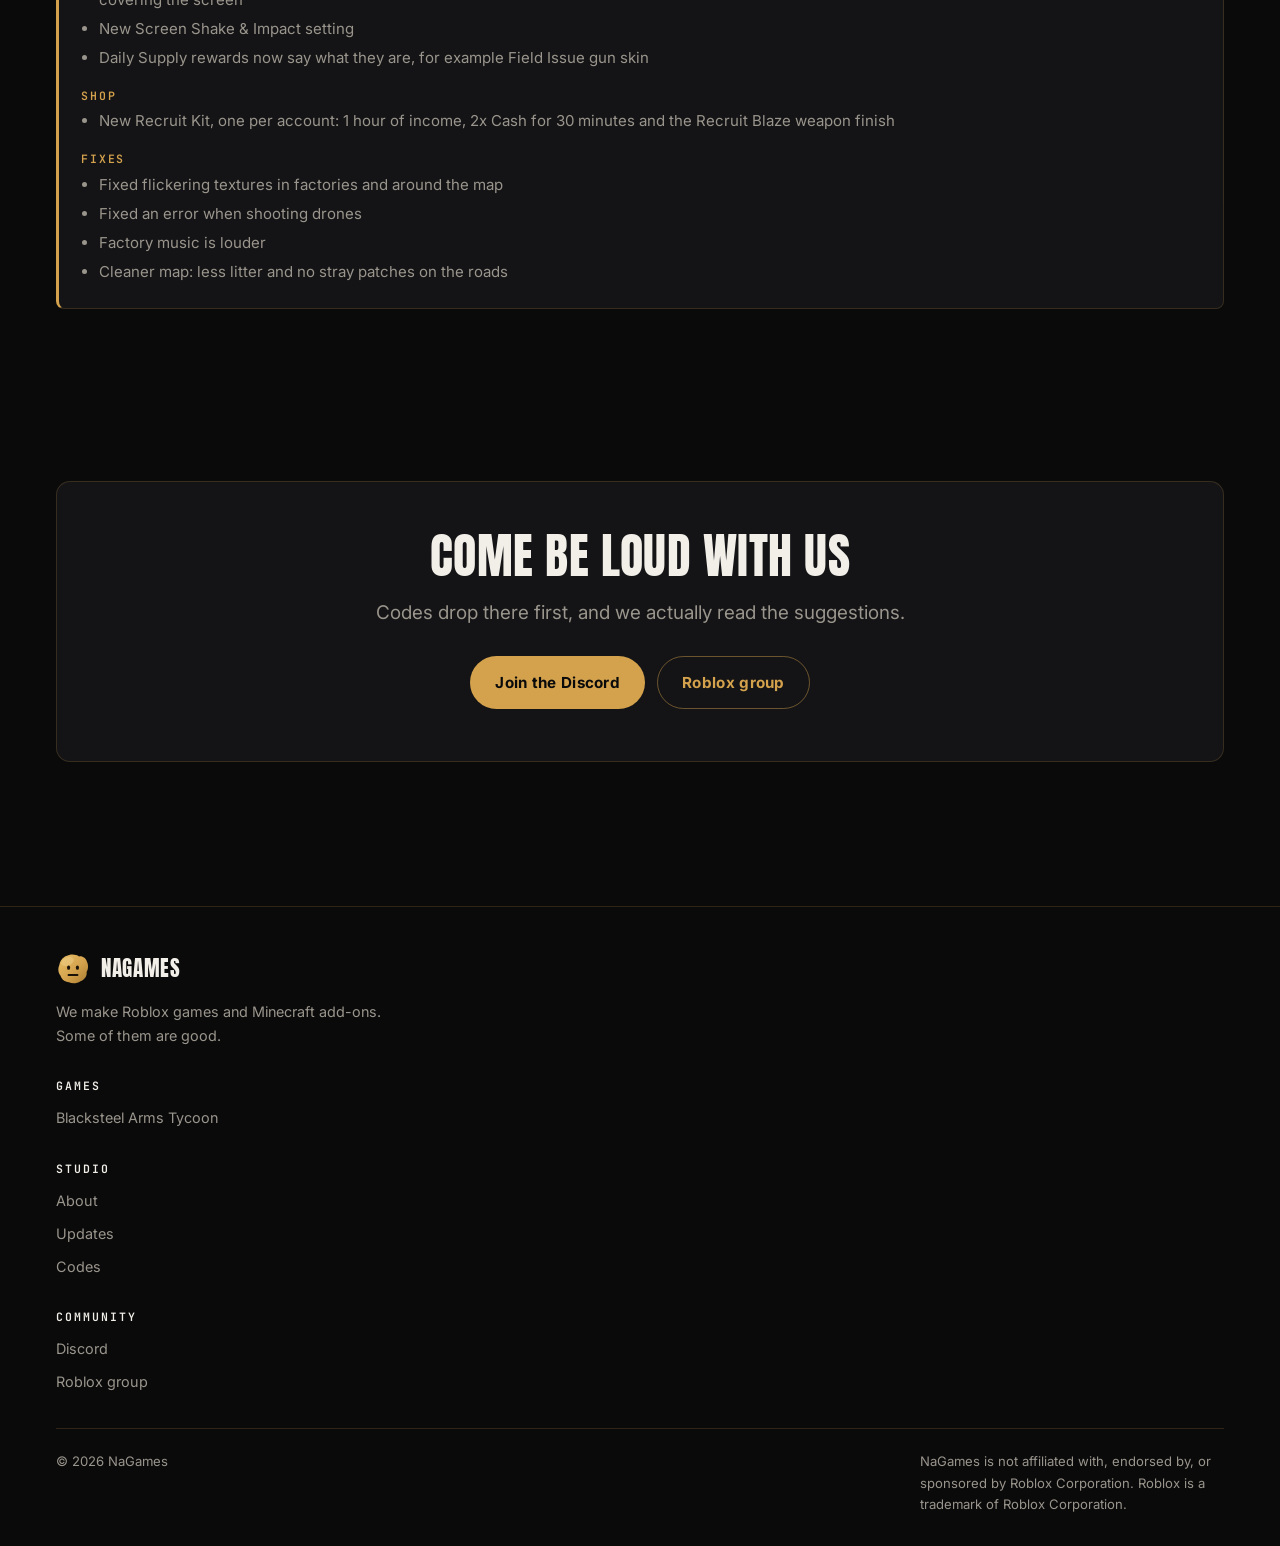
==== commit 5897462b: "Add Minecraft Bedrock add-ons as a second thing the studio does The site described NaGames as a Robl" ====
--- a/index.html
+++ b/index.html
@@ -4,15 +4,15 @@
 <meta charset="utf-8">
 <meta name="viewport" content="width=device-width, initial-scale=1">
 
-<title>NaGames - Roblox game studio</title>
-<meta name="description" content="NaGames is a Roblox game studio. Play our games, grab the latest codes, and read what we just shipped.">
+<title>NaGames - Roblox games and Minecraft add-ons</title>
+<meta name="description" content="NaGames is a game studio making Roblox experiences and Minecraft Bedrock add-ons. Play our games, grab the latest codes, and read what we just shipped.">
 
-<!-- TODO: once you have a domain, change these to absolute https:// URLs.
-     Discord and X need the full URL to show a link preview. -->
+<!-- Absolute URLs: Discord and X need the full URL to render a link preview. -->
 <meta property="og:type" content="website">
-<meta property="og:title" content="NaGames - Roblox game studio">
-<meta property="og:description" content="We make Roblox games. Some of them are good.">
-<meta property="og:image" content="assets/og-image.png">
+<meta property="og:url" content="https://nagames.github.io/">
+<meta property="og:title" content="NaGames - Roblox games and Minecraft add-ons">
+<meta property="og:description" content="We make Roblox games and Minecraft add-ons. Some of them are good.">
+<meta property="og:image" content="https://nagames.github.io/assets/og-image.png">
 <meta name="twitter:card" content="summary_large_image">
 
 <link rel="icon" href="assets/favicon.svg" type="image/svg+xml">
@@ -42,6 +42,18 @@
         <a class="btn btn--ghost" href="codes.html">Get the codes</a>
       </div>
       <div data-render="stats"></div>
+    </div>
+  </section>
+
+  <section class="section section--tight">
+    <div class="wrap">
+      <div class="section-head">
+        <div>
+          <p class="eyebrow">Two things, mostly</p>
+          <h2>What we do</h2>
+        </div>
+      </div>
+      <div data-render="services"></div>
     </div>
   </section>
 
--- a/css/style.css
+++ b/css/style.css
@@ -467,6 +467,29 @@
 }
 .filter-bar button:hover { color: var(--text); border-color: var(--border-str); }
 .filter-bar button.is-active { background: var(--gold); border-color: var(--gold); color: #0A0A0B; }
+
+/* ------------------------------------------------- what we do cards -- */
+
+.service-grid {
+  display: grid;
+  grid-template-columns: repeat(auto-fit, minmax(290px, 1fr));
+  gap: 22px;
+}
+
+.service {
+  display: flex;
+  flex-direction: column;
+  align-items: flex-start;
+  gap: 14px;
+  background: var(--bg-elev);
+  border: 1px solid var(--border);
+  border-radius: var(--radius);
+  padding: 28px;
+  transition: border-color 0.2s var(--ease), transform 0.2s var(--ease);
+}
+.service:hover { border-color: var(--border-str); transform: translateY(-3px); }
+.service h3 { margin: 0; }
+.service p { color: var(--muted); font-size: 0.95rem; margin: 0; flex: 1; }
 
 /* -------------------------------------------------- About page story -- */
 
